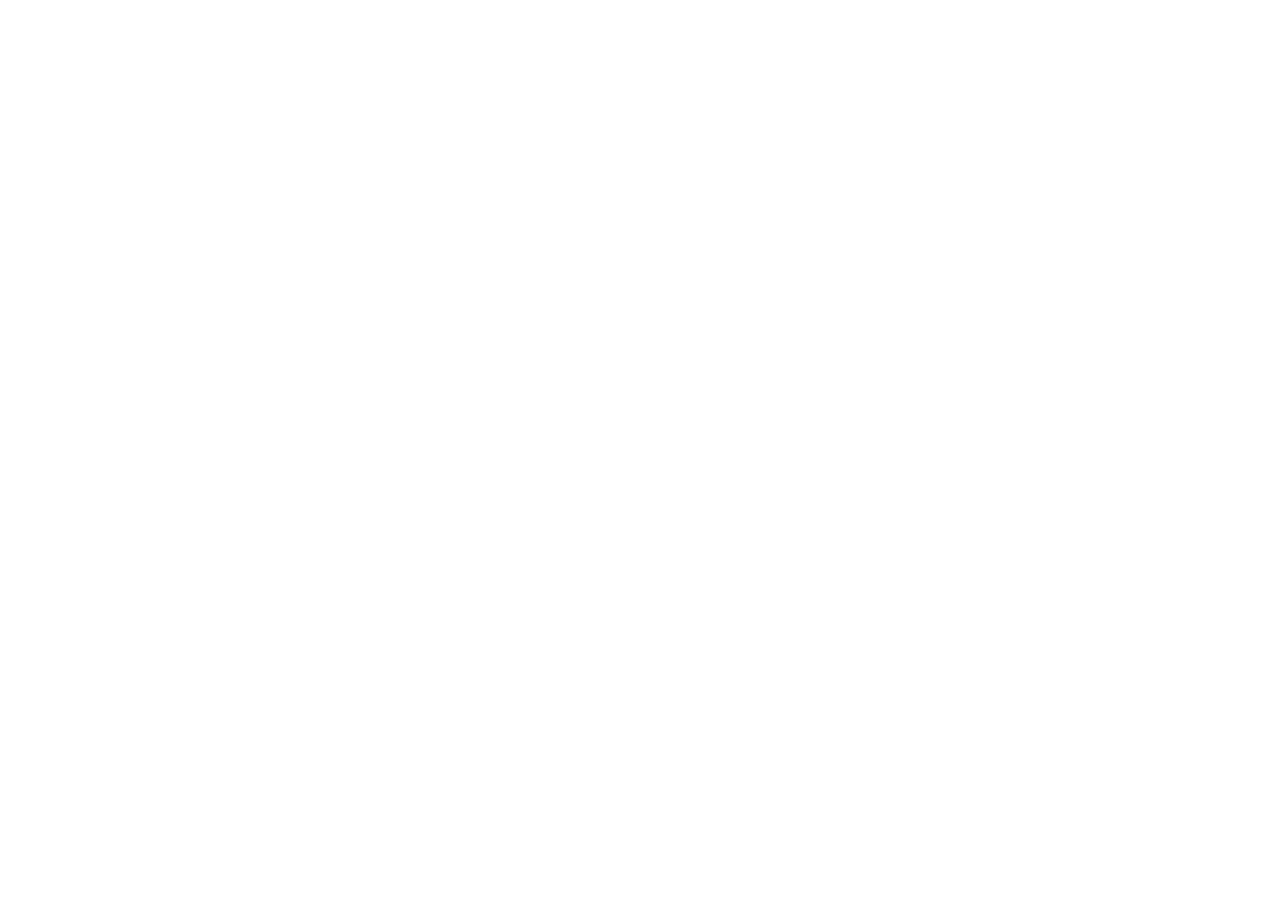
==== page1.html @ d8673b56 "1er commit" ====
<!DOCTYPE html>
<html lang="en">
<head>
    <meta charset="UTF-8">
    <meta name="viewport" content="width=device-width, initial-scale=1.0">
    <title>Document</title>
</head>
<body>
    <header>

    </header>
    <main>

    </main>
    <footer>
        
    </footer>
</body>
</html>
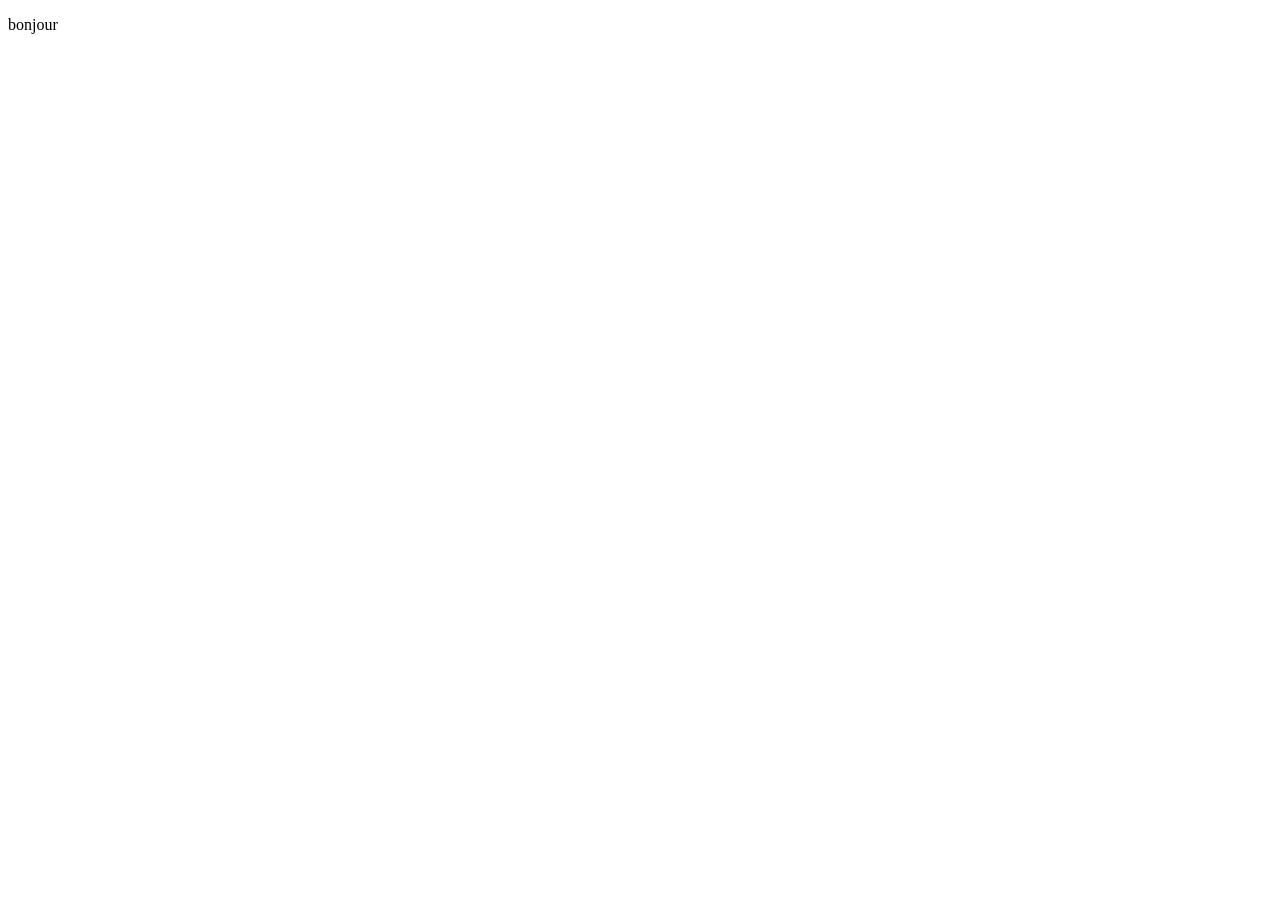
==== commit 22a88577: "2eme test" ====
--- a/page1.html
+++ b/page1.html
@@ -10,7 +10,7 @@
 
     </header>
     <main>
-
+      <p>bonjour</p>
     </main>
     <footer>
         
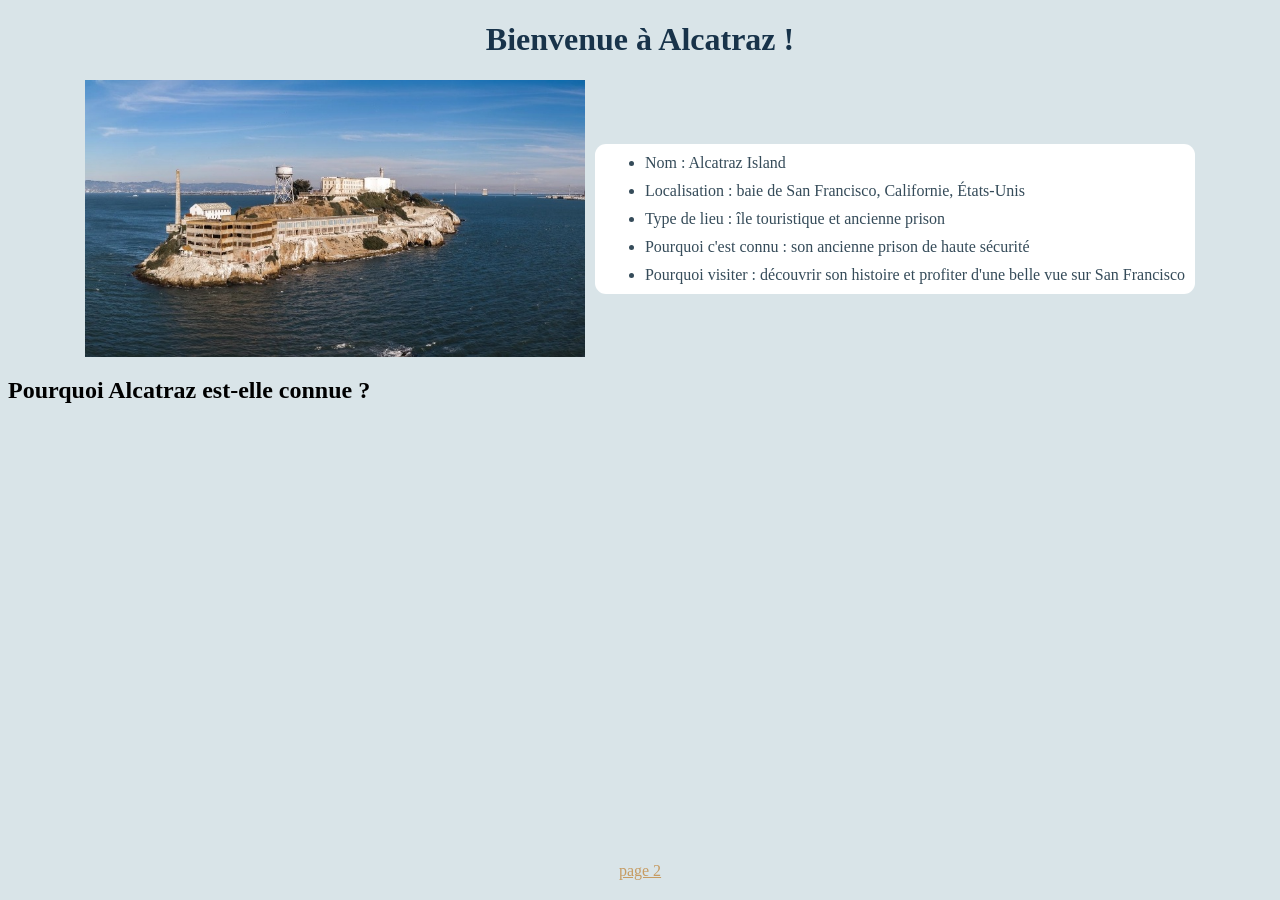
==== commit fc87a75d: "3eme" ====
--- a/page1.html
+++ b/page1.html
@@ -3,17 +3,44 @@
 <head>
     <meta charset="UTF-8">
     <meta name="viewport" content="width=device-width, initial-scale=1.0">
-    <title>Document</title>
+    <title>Découvrir Alcatraz</title>
+    <link rel="stylesheet" href="./style.css"
 </head>
 <body>
     <header>
-
+     <h1>Bienvenue à Alcatraz !</h1>
+     
     </header>
     <main>
-      <p>bonjour</p>
+        
+      <section>
+          <img src="./image/Capture d’écran_5-11-2026_144425_chatgpt.com.jpeg" alt="alcatraz" width="500">
+         <ul>
+            <li>
+                Nom : Alcatraz Island
+            </li>
+            <li>
+                Localisation : baie de San Francisco, Californie, États-Unis
+            </li>
+            <li>
+                Type de lieu : île touristique et ancienne prison
+            </li>
+            <li>
+                Pourquoi c'est connu : son ancienne prison de haute sécurité
+            </li>
+            <li>
+                Pourquoi visiter : découvrir son histoire et profiter d'une belle vue sur San Francisco
+            </li>
+          </ul>
+      </section>
+      <nav>
+      <h2>Pourquoi Alcatraz est-elle connue ?</h2>
+      </nav>
     </main>
     <footer>
-        
+        <nav>
+        <a href="./page2.html">page 2</a>
+        </nav>
     </footer>
 </body>
 </html>
--- a/style.css
+++ b/style.css
@@ -0,0 +1,47 @@
+html {
+      background-color: #D9E4E8;
+}
+
+header {
+    text-align: center;
+    
+}
+header h1 {
+    color: #18334A;
+}
+main {
+     
+    
+}
+main ul {
+    color: #354B59;
+    background-color: #FFFFFF;
+    margin-left: 10px;
+    border-radius: 11px;
+    
+}
+main li {
+    
+    margin: 10px;
+}
+section {
+    display: flex;
+    flex-direction: row ;
+    align-items: center ; 
+    justify-content: center ;
+}
+
+footer nav  {
+    
+    text-align: center;
+    
+    position: absolute;
+    bottom: 20px;
+    left: 50%;
+    transform: translateX(-50%);
+}
+    
+
+footer nav a {
+    color: #C69B62;
+}
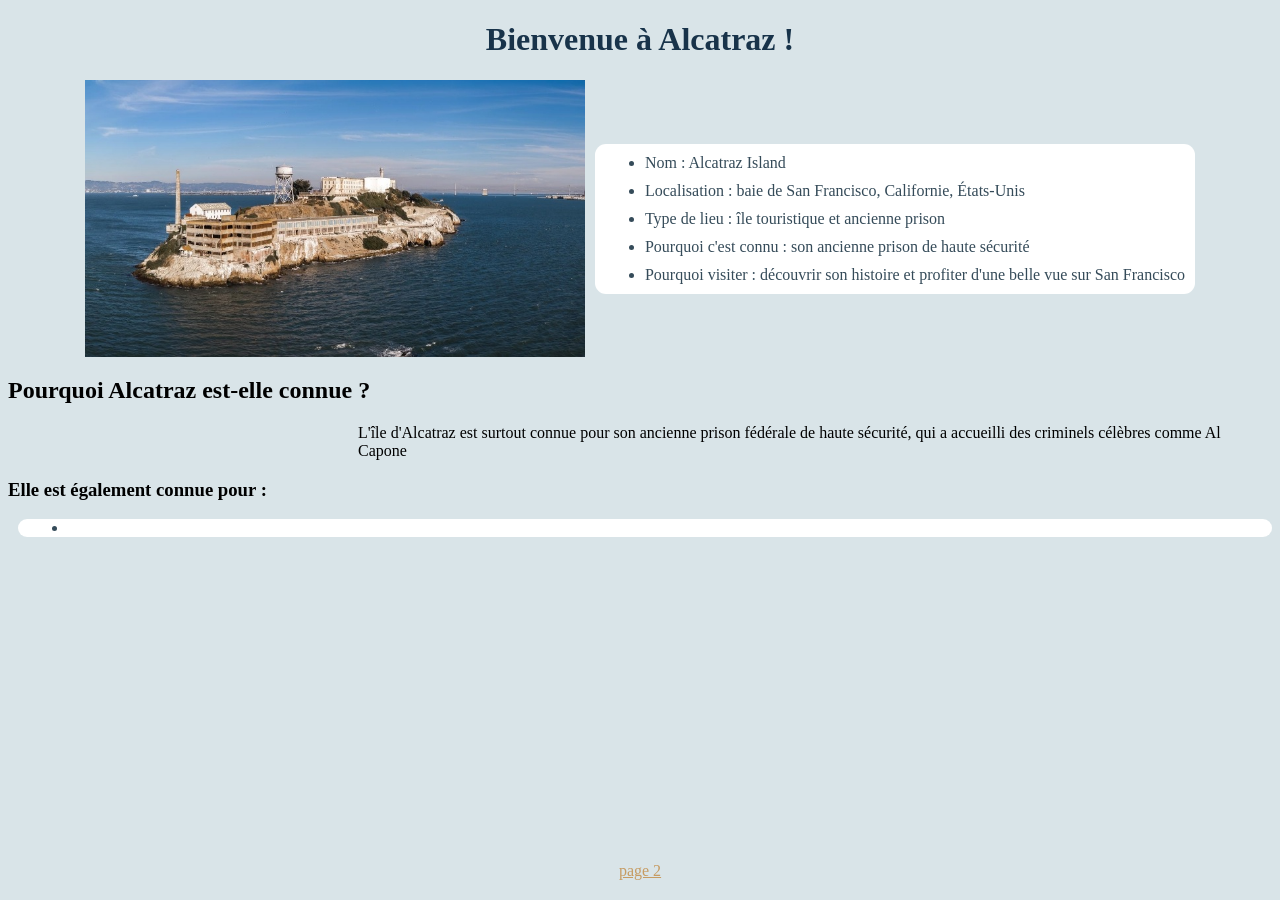
==== commit ba8a7fac: "4eme test" ====
--- a/page1.html
+++ b/page1.html
@@ -35,6 +35,15 @@
       </section>
       <nav>
       <h2>Pourquoi Alcatraz est-elle connue ?</h2>
+      <p>L'île d'Alcatraz est surtout connue pour son ancienne prison fédérale de haute sécurité, qui a accueilli des criminels célèbres comme Al Capone</p>
+      <h3>
+        Elle est également connue pour :
+      </h3>
+      <ul>
+        <li>
+
+        </li>
+      </ul>
       </nav>
     </main>
     <footer>
--- a/style.css
+++ b/style.css
@@ -44,4 +44,12 @@
 
 footer nav a {
     color: #C69B62;
+}
+main nav
+main nav h2 {
+    margin-left: 350px;
+    margin-top: 70px;
+}
+main nav p {
+    margin-left: 350px;
 }
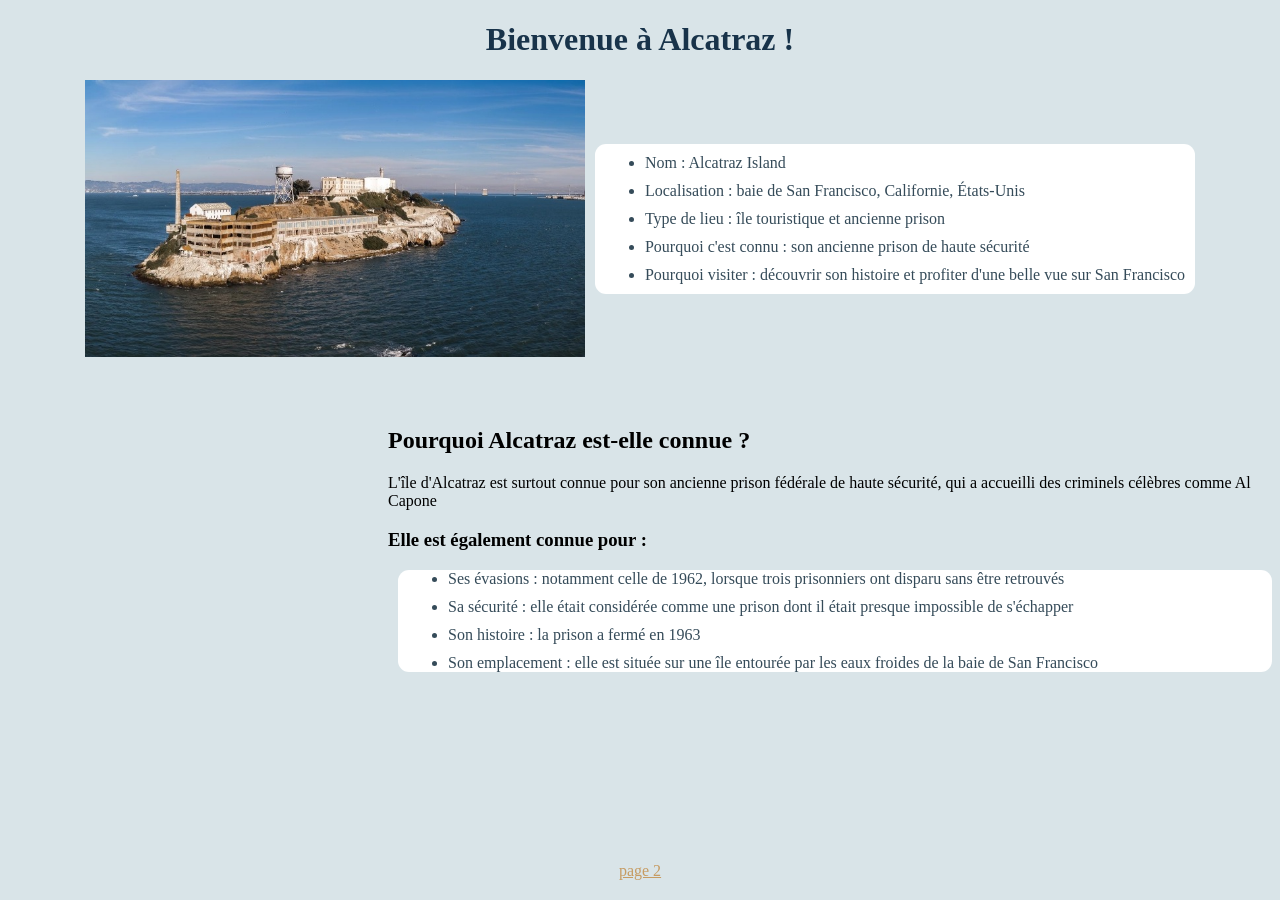
==== commit 16b03ff2: "5eme test reussi" ====
--- a/page1.html
+++ b/page1.html
@@ -41,7 +41,16 @@
       </h3>
       <ul>
         <li>
-
+          Ses évasions : notamment celle de 1962, lorsque trois prisonniers ont disparu sans être retrouvés
+        </li>
+        <li>
+          Sa sécurité : elle était considérée comme une prison dont il était presque impossible de s'échapper
+        </li>
+        <li>
+         Son histoire : la prison a fermé en 1963
+        </li>
+        <li>
+            Son emplacement : elle est située sur une île entourée par les eaux froides de la baie de San Francisco
         </li>
       </ul>
       </nav>
--- a/style.css
+++ b/style.css
@@ -45,11 +45,13 @@
 footer nav a {
     color: #C69B62;
 }
-main nav
+main nav {
+    margin-left: 380px;
+}
 main nav h2 {
-    margin-left: 350px;
+    
     margin-top: 70px;
 }
 main nav p {
-    margin-left: 350px;
+    
 }
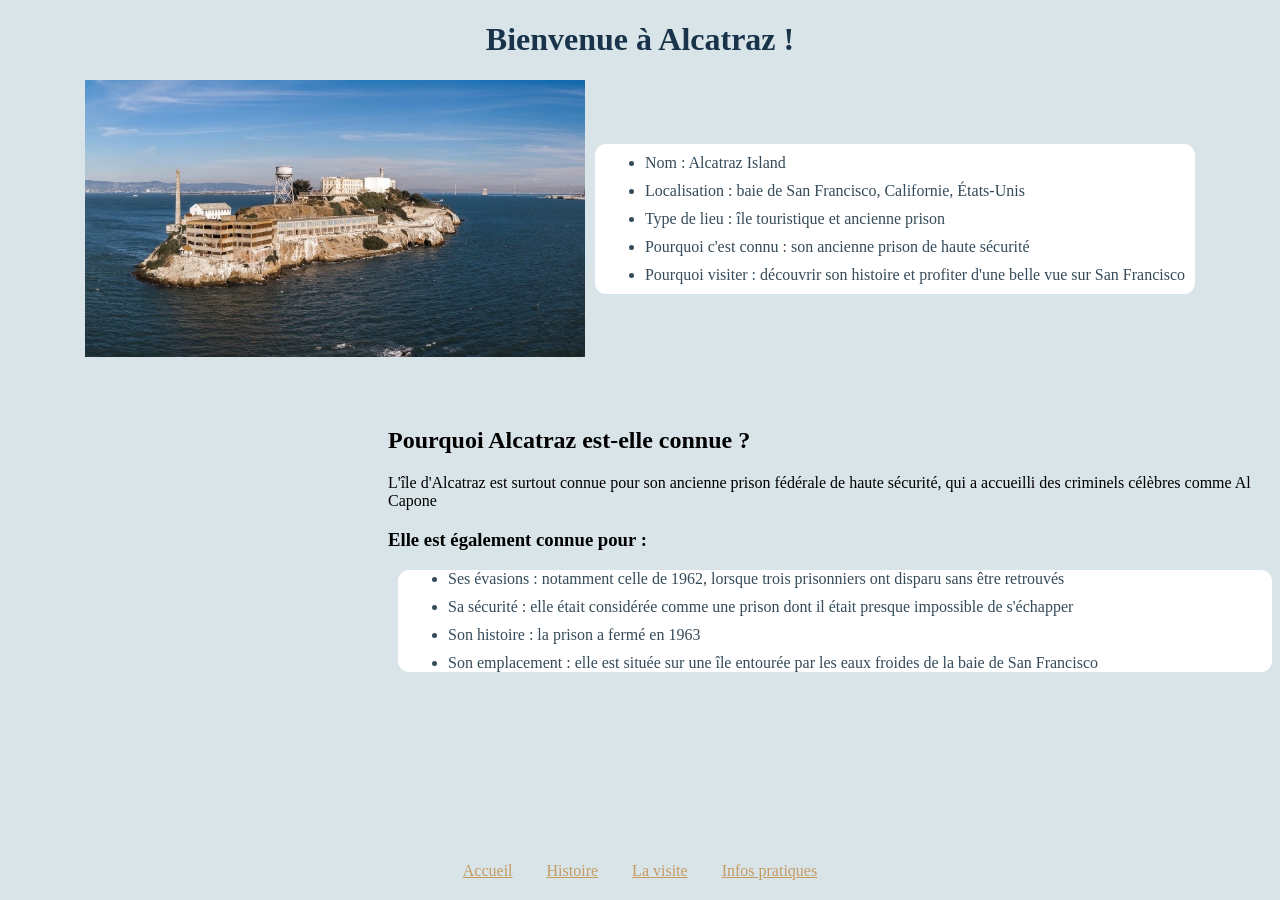
==== commit 15a13b0b: "6eme +4page" ====
--- a/page1.html
+++ b/page1.html
@@ -55,9 +55,12 @@
       </ul>
       </nav>
     </main>
-    <footer>
+        <footer>
         <nav>
-        <a href="./page2.html">page 2</a>
+            <a href="./page1.html">Accueil</a>
+            <a href="./page2.html">Histoire</a>
+            <a href="./page3.html">La visite</a>
+            <a href="./page4.html">Infos pratiques</a>
         </nav>
     </footer>
 </body>
--- a/style.css
+++ b/style.css
@@ -44,6 +44,7 @@
 
 footer nav a {
     color: #C69B62;
+    margin: 0 15px;
 }
 main nav {
     margin-left: 380px;
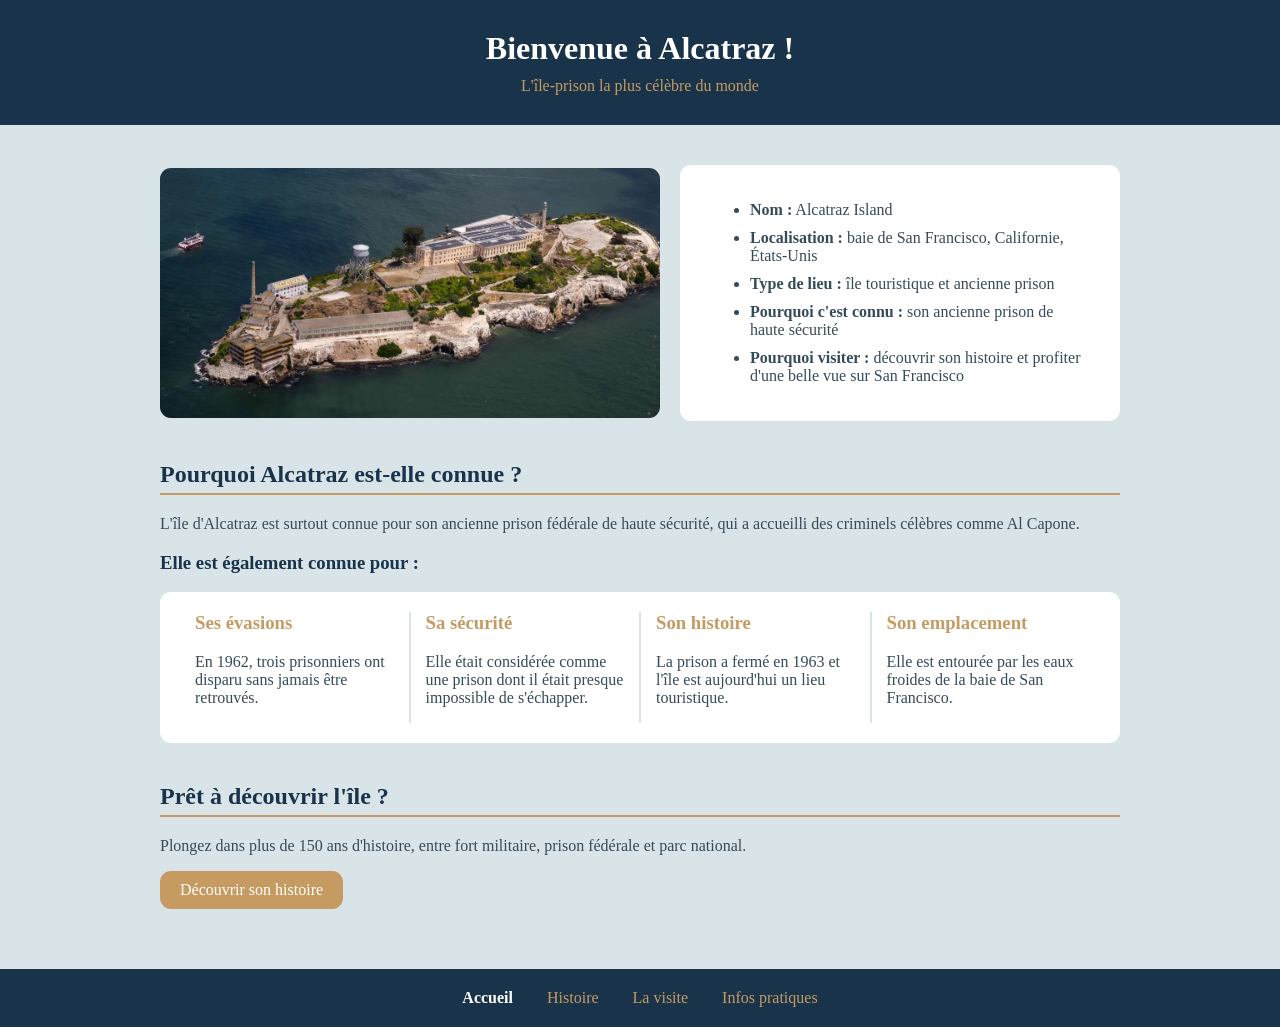
==== commit 2a610063: "7eme finale≈" ====
--- a/page1.html
+++ b/page1.html
@@ -1,67 +1,67 @@
 <!DOCTYPE html>
-<html lang="en">
+<html lang="fr">
 <head>
     <meta charset="UTF-8">
     <meta name="viewport" content="width=device-width, initial-scale=1.0">
     <title>Découvrir Alcatraz</title>
-    <link rel="stylesheet" href="./style.css"
+    <link rel="stylesheet" href="./style.css">
 </head>
 <body>
     <header>
-     <h1>Bienvenue à Alcatraz !</h1>
-     
+        <h1>Bienvenue à Alcatraz !</h1>
+        <p>L'île-prison la plus célèbre du monde</p>
     </header>
     <main>
-        
-      <section>
-          <img src="./image/Capture d’écran_5-11-2026_144425_chatgpt.com.jpeg" alt="alcatraz" width="500">
-         <ul>
-            <li>
-                Nom : Alcatraz Island
-            </li>
-            <li>
-                Localisation : baie de San Francisco, Californie, États-Unis
-            </li>
-            <li>
-                Type de lieu : île touristique et ancienne prison
-            </li>
-            <li>
-                Pourquoi c'est connu : son ancienne prison de haute sécurité
-            </li>
-            <li>
-                Pourquoi visiter : découvrir son histoire et profiter d'une belle vue sur San Francisco
-            </li>
-          </ul>
-      </section>
-      <nav>
-      <h2>Pourquoi Alcatraz est-elle connue ?</h2>
-      <p>L'île d'Alcatraz est surtout connue pour son ancienne prison fédérale de haute sécurité, qui a accueilli des criminels célèbres comme Al Capone</p>
-      <h3>
-        Elle est également connue pour :
-      </h3>
-      <ul>
-        <li>
-          Ses évasions : notamment celle de 1962, lorsque trois prisonniers ont disparu sans être retrouvés
-        </li>
-        <li>
-          Sa sécurité : elle était considérée comme une prison dont il était presque impossible de s'échapper
-        </li>
-        <li>
-         Son histoire : la prison a fermé en 1963
-        </li>
-        <li>
-            Son emplacement : elle est située sur une île entourée par les eaux froides de la baie de San Francisco
-        </li>
-      </ul>
-      </nav>
+
+        <section class="intro">
+            <img src="./image/1DIrNs7wq8ABRnvd1xaZJx.webp" alt="Vue de l'île d'Alcatraz">
+            <div class="carte">
+                <ul>
+                    <li><strong>Nom :</strong> Alcatraz Island</li>
+                    <li><strong>Localisation :</strong> baie de San Francisco, Californie, États-Unis</li>
+                    <li><strong>Type de lieu :</strong> île touristique et ancienne prison</li>
+                    <li><strong>Pourquoi c'est connu :</strong> son ancienne prison de haute sécurité</li>
+                    <li><strong>Pourquoi visiter :</strong> découvrir son histoire et profiter d'une belle vue sur San Francisco</li>
+                </ul>
+            </div>
+        </section>
+
+        <section>
+            <h2>Pourquoi Alcatraz est-elle connue ?</h2>
+            <p>L'île d'Alcatraz est surtout connue pour son ancienne prison fédérale de haute sécurité, qui a accueilli des criminels célèbres comme Al Capone.</p>
+            <h3>Elle est également connue pour :</h3>
+                        <div class="carte cartes">
+                <div class="point">
+                    <h3>Ses évasions</h3>
+                    <p>En 1962, trois prisonniers ont disparu sans jamais être retrouvés.</p>
+                </div>
+                <div class="point">
+                    <h3>Sa sécurité</h3>
+                    <p>Elle était considérée comme une prison dont il était presque impossible de s'échapper.</p>
+                </div>
+                <div class="point">
+                    <h3>Son histoire</h3>
+                    <p>La prison a fermé en 1963 et l'île est aujourd'hui un lieu touristique.</p>
+                </div>
+                <div class="point">
+                    <h3>Son emplacement</h3>
+                    <p>Elle est entourée par les eaux froides de la baie de San Francisco.</p>
+                </div>
+            </div>
+        </section>
+
+        <section>
+            <h2>Prêt à découvrir l'île ?</h2>
+            <p>Plongez dans plus de 150 ans d'histoire, entre fort militaire, prison fédérale et parc national.</p>
+            <a class="bouton" href="./page2.html">Découvrir son histoire</a>
+        </section>
+
     </main>
-        <footer>
-        <nav>
-            <a href="./page1.html">Accueil</a>
-            <a href="./page2.html">Histoire</a>
-            <a href="./page3.html">La visite</a>
-            <a href="./page4.html">Infos pratiques</a>
-        </nav>
+    <footer>
+        <a class="actif" href="./page1.html">Accueil</a>
+        <a href="./page2.html">Histoire</a>
+        <a href="./page3.html">La visite</a>
+        <a href="./page4.html">Infos pratiques</a>
     </footer>
 </body>
 </html>
--- a/style.css
+++ b/style.css
@@ -1,58 +1,276 @@
-html {
-      background-color: #D9E4E8;
-}
-
+/* ========== COULEURS DU SITE ==========
+   Fond       : #D9E4E8
+   Bleu foncé : #18334A
+   Texte      : #354B59
+   Doré       : #C69B62
+   Blanc      : #FFFFFF
+======================================== */
+
+* {
+    box-sizing: border-box;
+}
+
+body {
+    background-color: #D9E4E8;
+    color: #354B59;
+    font-family: Georgia, serif;
+    margin: 0;
+}
+
+/* ===== HAUT DE PAGE ===== */
 header {
+    background-color: #18334A;
     text-align: center;
-    
-}
+    padding: 30px;
+}
+
 header h1 {
+    color: #FFFFFF;
+    margin: 0;
+}
+
+header p {
+    color: #C69B62;
+    margin-top: 10px;
+    margin-bottom: 0;
+}
+
+/* ===== CONTENU (toutes les pages) ===== */
+main {
+    max-width: 1000px;
+    margin: 0 auto;
+    padding: 20px;
+}
+
+h2 {
     color: #18334A;
-}
-main {
-     
-    
-}
-main ul {
-    color: #354B59;
+    border-bottom: 2px solid #C69B62;
+    padding-bottom: 5px;
+    margin-top: 40px;
+}
+
+h3 {
+    color: #18334A;
+}
+
+img {
+    border-radius: 11px;
+}
+
+li {
+    margin: 10px;
+}
+
+.carte {
     background-color: #FFFFFF;
-    margin-left: 10px;
-    border-radius: 11px;
-    
-}
-main li {
-    
-    margin: 10px;
-}
-section {
-    display: flex;
-    flex-direction: row ;
-    align-items: center ; 
-    justify-content: center ;
-}
-
-footer nav  {
-    
+    border-radius: 11px;
+    padding: 20px;
+}
+
+.carte h3 {
+    margin-top: 0;
+}
+
+.bouton {
+    display: inline-block;
+    background-color: #C69B62;
+    color: #FFFFFF;
+    padding: 10px 20px;
+    border-radius: 11px;
+    text-decoration: none;
+}
+
+.bouton:hover {
+    background-color: #18334A;
+}
+
+/* ===== BAS DE PAGE ===== */
+footer {
+    background-color: #18334A;
     text-align: center;
-    
-    position: absolute;
-    bottom: 20px;
-    left: 50%;
-    transform: translateX(-50%);
-}
-    
-
-footer nav a {
+    padding: 20px;
+    margin-top: 40px;
+}
+
+footer a {
     color: #C69B62;
     margin: 0 15px;
-}
-main nav {
-    margin-left: 380px;
-}
-main nav h2 {
-    
-    margin-top: 70px;
-}
-main nav p {
-    
+    text-decoration: none;
+}
+
+footer a:hover {
+    text-decoration: underline;
+}
+
+footer a.actif {
+    color: #FFFFFF;
+    font-weight: bold;
+}
+
+/* ===== PAGE 1 : ACCUEIL ===== */
+.intro {
+    display: flex;
+    align-items: center;
+    gap: 20px;
+    margin-top: 20px;
+}
+
+.intro img {
+    width: 500px;
+}
+
+.cartes {
+    display: flex;
+}
+
+.point {
+    flex: 1;
+    padding: 0 15px;
+    border-left: 2px solid #D9E4E8;
+}
+
+.point:first-child {
+    border-left: none;
+}
+
+.cartes h3 {
+    color: #C69B62;
+}
+/* ===== PAGE 2 : HISTOIRE ===== */
+.colonnes {
+    display: flex;
+    gap: 30px;
+    align-items: flex-start;
+}
+
+.frise {
+    flex: 1;
+    list-style: none;
+    padding: 0;
+    border-left: 4px solid #C69B62;
+}
+
+.frise li {
+    padding-left: 20px;
+    margin: 0 0 20px 0;
+}
+
+.date {
+    display: block;
+    color: #C69B62;
+    font-size: 22px;
+    font-weight: bold;
+}
+
+.colonnes img {
+    width: 400px;
+}
+
+.grille {
+    display: grid;
+    grid-template-columns: 1fr 1fr;
+    gap: 25px 40px;
+}
+
+.grille > div {
+    border-left: 3px solid #D9E4E8;
+    padding-left: 15px;
+}
+
+.grille h3 {
+    margin-top: 0;
+}
+
+/* ===== PAGE 3 : LA VISITE ===== */
+.banniere img {
+    width: 100%;
+    height: 300px;
+    object-fit: cover;
+}
+
+.chiffres {
+    display: grid;
+    grid-template-columns: 1fr 1fr 1fr 1fr;
+    text-align: center;
+    margin-top: 20px;
+}
+
+.chiffres > div {
+    border-left: 3px solid #D9E4E8;
+}
+
+.chiffres > div:first-child {
+    border-left: none;
+}
+
+.chiffres strong {
+    display: block;
+    font-size: 26px;
+    color: #C69B62;
+}
+
+.bloc {
+    display: flex;
+    align-items: center;
+    gap: 30px;
+    margin-top: 30px;
+}
+
+.bloc.inverse {
+    flex-direction: row-reverse;
+}
+
+.bloc img {
+    width: 450px;
+}
+
+/* ===== PAGE 4 : INFOS PRATIQUES ===== */
+table {
+    width: 100%;
+    border-collapse: collapse;
+    background-color: #FFFFFF;
+    border-radius: 11px;
+    overflow: hidden;
+}
+
+th {
+    background-color: #C69B62;
+    color: #FFFFFF;
+    text-align: left;
+    padding: 12px;
+}
+
+td {
+    padding: 12px;
+    border-bottom: 1px solid #D9E4E8;
+}
+
+.deux-colonnes {
+    display: flex;
+    gap: 20px;
+    margin-top: 30px;
+}
+
+.deux-colonnes {
+    display: grid;
+    grid-template-columns: 1fr 1fr;
+    gap: 40px;
+    margin-top: 30px;
+}
+
+.deux-colonnes > div:last-child {
+    border-left: 3px solid #D9E4E8;
+    padding-left: 20px;
+}
+
+.liste-check {
+    list-style: none;
+    padding: 0;
+}
+
+.conseil {
+    background-color: #FFFFFF;
+    border-radius: 11px;
+    padding: 20px;
+    margin-top: 30px;
 }
